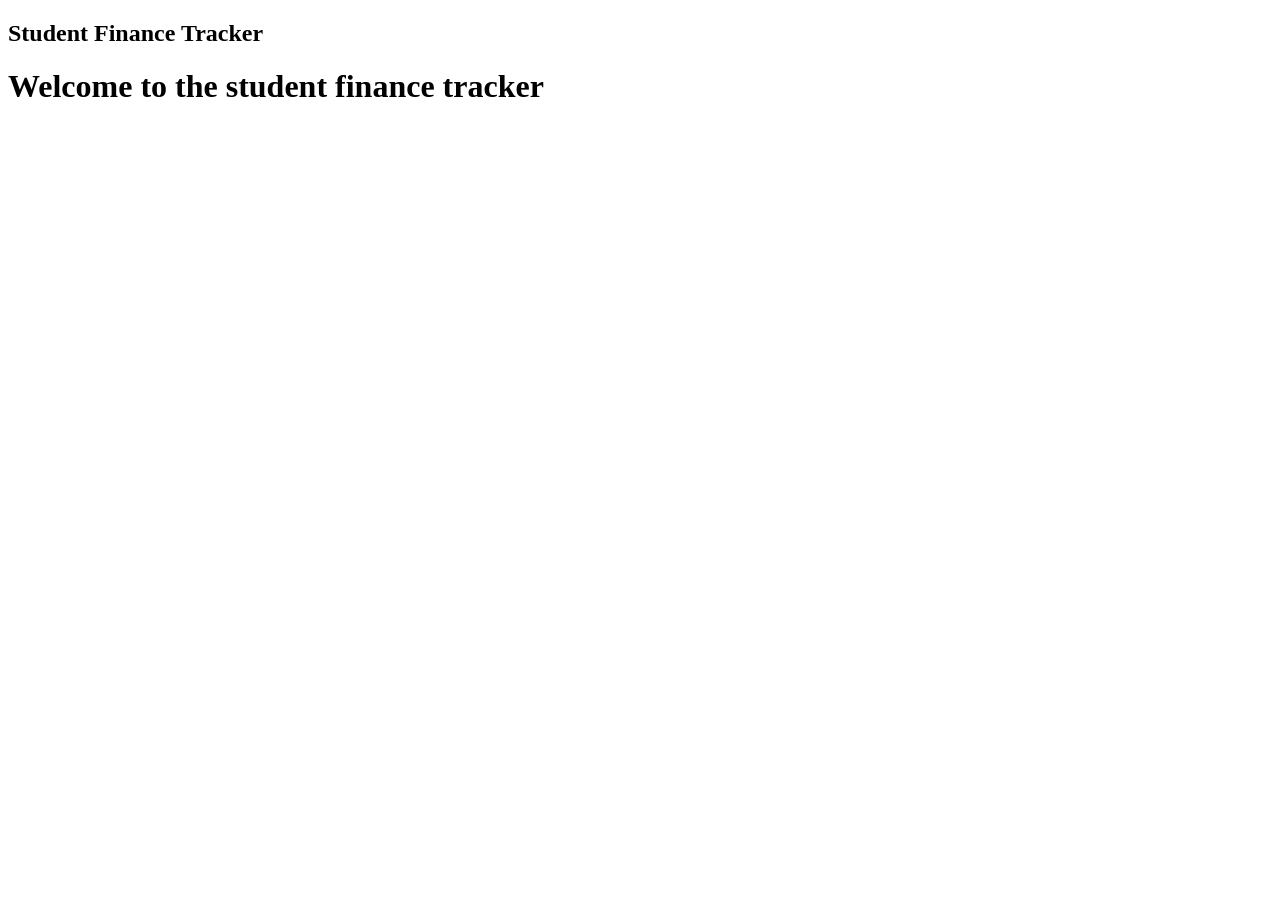
==== index.html @ 03998e7b "Initial commit" ====
<!DOCTYPE html>
<html lang="en">
<head>
    <meta charset="UTF-8">
    <meta name="viewport" content="width=device-width, initial-scale=1.0">
    <title>Student Finance Tracker</title>
    <link rel="stylesheet" href="styles.css">

</head>
<body>
    
    <div class="container">
        <!--This is where the aside section starts-->
        <aside>
            <div class="Top">
                <div class="logo">
                    <h2>Student <span class="highlight">Finance</span> Tracker</h2>
                </div>
            </div>
            
        </aside>
        <!--aside section ends here-->

        <!--main section starts here-->
        <main>
            <h1>Welcome to the student finance tracker</h1>
        </main>
        <!--main section ends here--> 
    </div>

</body>
</html>
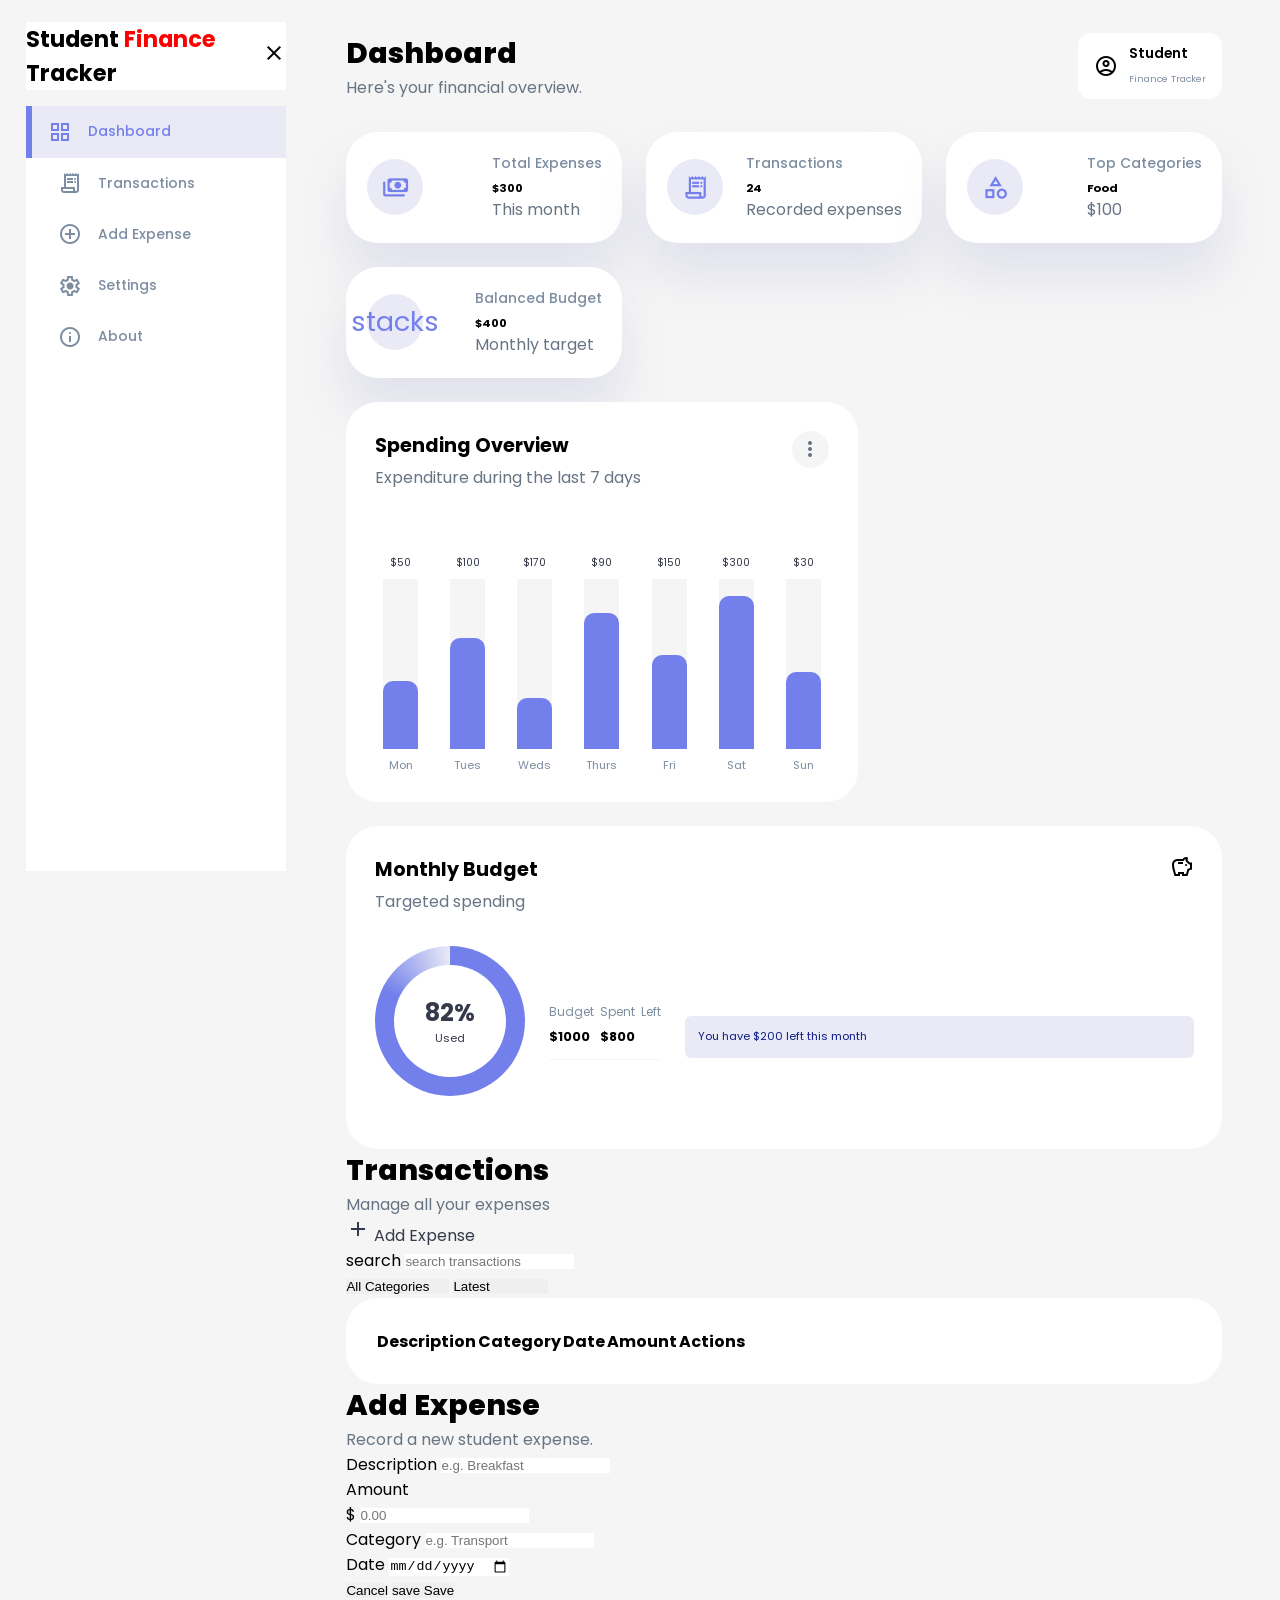
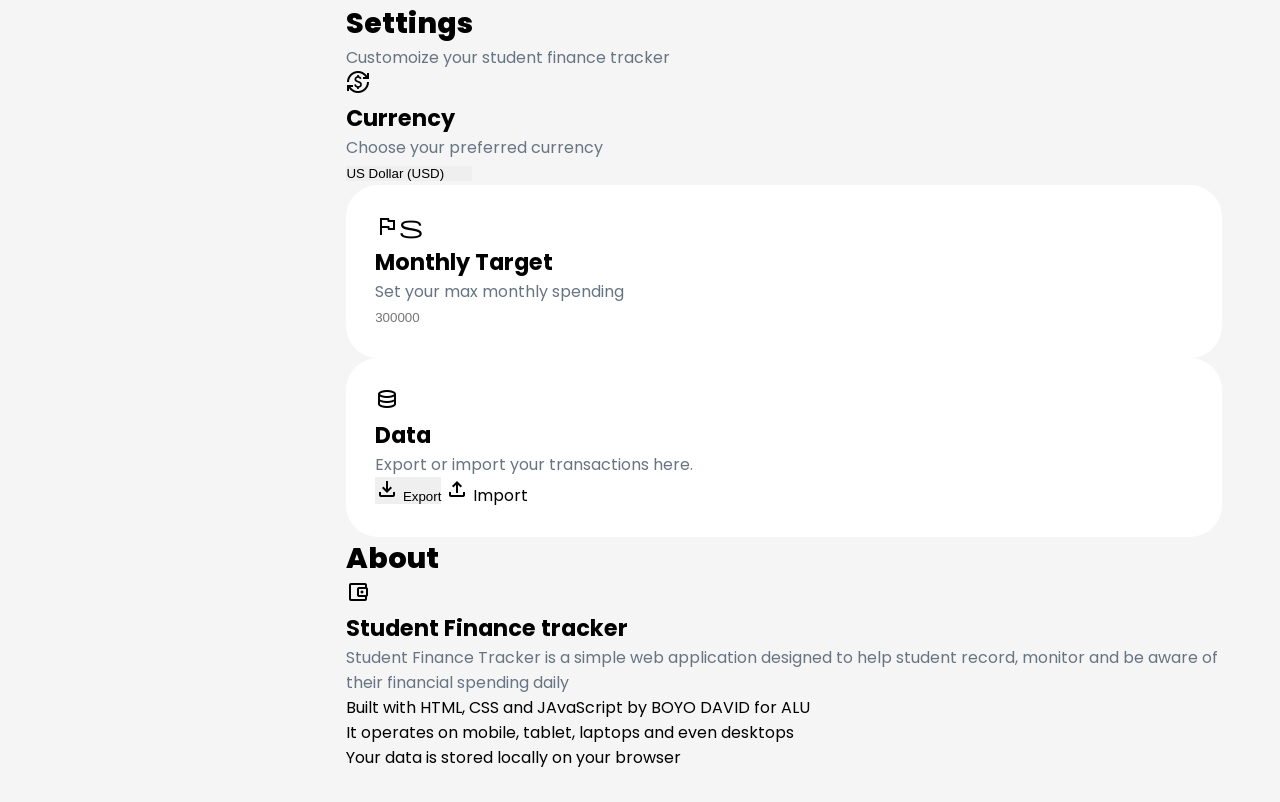
==== commit 8c8f5b4f: "Add index.html and styles structure" ====
--- a/index.html
+++ b/index.html
@@ -4,29 +4,586 @@
     <meta charset="UTF-8">
     <meta name="viewport" content="width=device-width, initial-scale=1.0">
     <title>Student Finance Tracker</title>
-    <link rel="stylesheet" href="styles.css">
-
+    <link rel="stylesheet" href="https://fonts.googleapis.com/css2?family=Material+Symbols+Outlined:opsz,wght,FILL,GRAD@24,400,0,0" />
+    <link rel="preconnect" href="fonts.googleapis.com">
+    <link rel="preconnect" href="https://fonts.gstatic.com" crossorigin>
+    <link rel="stylesheet" href="https://fonts.googleapis.com/css2?family=Material+Symbols+Outlined:opsz,wght,FILL,GRAD@24,400,0,0">
+    <link rel="stylesheet" href="https://fonts.googleapis.com/css2?family=Poppins:wght@400;500;600;700;800&display=swap">
+    <link rel="stylesheet" href="https://fonts.googleapis.com/css2?family=Material+Symbols+Outlined:opsz,wght,FILL,GRAD@24,400,0,0" />
+    <link rel="stylesheet" href="styles/styles.css">
 </head>
 <body>
+
+    <div class="container">
+        
+            <!-- aside section starts-->
+         <aside>
+
+            <div class="top">
+
+                <div class="logo">
+                    <h2>Student <span class="danger">Finance</span> Tracker</h2>
+                </div>
+                <div>
+                <span class="material-symbols-outlined">close</span>
+                </div>
+            </div>
+            <!--end of top section-->
+
+            <div class="sidebar">
+                <div>
+                    <a href="#dashboard" class="active">
+                        <span class="material-symbols-outlined">grid_view</span>
+                        <h3>Dashboard</h3>
+                    </a>
+                </div>
+            
+                <div>
+                    <a href="#transactions">
+                        <span class="material-symbols-outlined">receipt_long</span>
+                        <h3>Transactions</h3>
+                    </a>
+                </div>
+                <div>
+                    <a href="#">
+                        <span class="material-symbols-outlined">add_circle</span>
+                        <h3>Add Expense</h3>
+                    </a>
+                </div>
+                <div>
+                    <a href="#settings">
+                        <span class="material-symbols-outlined">settings</span>
+                        <h3>Settings</h3>
+                    </a>
+                </div>
+                <div>
+                    <a href="#About" >
+                        <span class="material-symbols-outlined">info</span>
+                        <h3>About</h3>
+                    </a>
+            </div>
+
+         
+         <!-- aside section ends-->
+        </aside> 
+     
+
+    <!-- main section starts-->
+        <main>
+
+            <!--Top Section of the Dashboard-->
+            <div class="main-top">
+                <div>
+                    <h1>Dashboard</h1>
+                    <p>Here's your financial overview.</p>
+                </div>
+            
+
+                <div class="profile">
+                    <span class="material-symbols-outlined">account_circle</span>
+                    <div>
+                        <h3>Student</h3>
+                        <small>Finance Tracker</small>
+                    </div>    
+                </div>
+            </div>
+
+            <!--Dashboard Section-->
+            <section id="dashboard" class="dashboard">
+
+                <!--Summary of Cards -->
+                <div class="summary-cards">
+
+
+                    <div class="card">
+                        <div class="card-icon">
+                            <span class="material-symbols-outlined">
+                                payments
+                            </span>
+                        </div>
+
+                        <div class="card-info">
+                            <h3>Total Expenses</h3>
+                            <h2>$300</h2>
+                            <p>This month</p>
+                        </div>
+                    </div>
+
+
+                    <!--Number of transactions-->
+                    <div class="card">
+                        <div class="card-icon">
+                            <span class="material-symbols-outlined">
+                                receipt_long
+                            </span>
+                        </div>
+
+                        <div class="card-info">
+                            <h3>Transactions</h3>
+                            <h2>24</h2>
+                            <p>Recorded expenses</p>
+                        </div>
+                    </div>
+
+
+                    <!--Top Categories-->
+                    <div class="card">
+                        <div class="card-icon">
+                            <span class="material-symbols-outlined">
+                                category
+                            </span>
+                        </div>
+
+                        <div class="card-info">
+                            <h3>Top Categories</h3>
+                            <h2>Food</h2>
+                            <p>$100</p>
+                        </div>
+                    
+                    </div>
+
+
+                    <!--Current Budget-->
+                    <div class="card">
+                        <div class="card-icon">
+                            <span class="material-symbol-outlined">
+                                stacks
+                            </span>
+                        </div>
+
+                        <div class="card-info">
+                            <h3>Balanced Budget</h3>
+                            <h2>$400</h2>
+                            <p>Monthly target</p>
+                        </div>
+                    </div>
+                </div>    
+                <!--Middle section of the Dashboard-->
+
+                <div class="dashboard-grid">
+
+                    <!--Spending overview-->
+                    <div class="panel spending-overview">
+
+                        <div class="panel-header">
+                            <div>
+                                <h2>Spending Overview</h2>
+                                <p>Expenditure during the last 7 days</p>
+                            </div>
+
+                            <button class="icon-button" aria-label="More options">
+                                <span class="material-symbols-outlined">
+                                    more_vert
+                                </span>
+                            </button>
+                        </div>
+
+
+                        <!---Graphical representation with a chart-->
+                        <div class="chart">
+                            <div class="chart-item">
+                                <small>$50</small>
+                                <div class="bar-container">
+                                    <div class="bar" style="height: 40%;"></div>
+                                </div>
+                                <span>Mon</span>
+                            </div>
+                    
+                            <div class="chart-item">
+                                <small>$100</small>
+                                <div class="bar-container">
+                                    <div class="bar" style="height: 65%;"></div>
+                                </div>
+                                <span>Tues</span>
+                            </div>
+
+                            <div class="chart-item">
+                                <small>$170</small>
+                                <div class="bar-container">
+                                    <div class="bar" style="height: 30%;"></div>
+                                </div>
+                                <span>Weds</span>
+                            </div>
+
+                            <div class="chart-item">
+                                <small>$90</small>
+                                <div class="bar-container">
+                                    <div class="bar" style="height: 80%;"></div>
+                                </div>
+                                <span>Thurs</span>
+                            </div>
+
+                            <div class="chart-item">
+                                <small>$150</small>
+                                <div class="bar-container">
+                                    <div class="bar" style="height: 55%;"></div>
+                                </div>
+                                <span>Fri</span>
+                            </div>
+
+                            <div class="chart-item">
+                                <small>$300</small>
+                                <div class="bar-container">
+                                    <div class="bar" style="height: 90%;"></div>
+                                </div>
+                                <span>Sat</span>
+                            </div>
+
+                            <div class="chart-item">
+                                <small>$30</small>
+                                <div class="bar-container">
+                                    <div class="bar" style="height: 45%;"></div>
+                                </div>
+                                <span>Sun</span>
+                            </div>
+                        </div>
+
+                    </div>
+                </div>
+
+                <!--Budget Target-->
+                <div class="panel budget-panel">
+                    <div class="panel-header">
+                        <div>
+                            <h2>Monthly Budget</h2>
+                            <p>Targeted spending</p>
+                        </div>
+
+                        <span class="material-symbols-outlined">
+                            savings
+                        </span>
+                    </div>
+
+                    <div class="budget-content">
+                        <div class="budget-circle">
+                            <div>
+                                <strong>82%</strong>
+                                <span>Used</span>
+                            </div>
+                        </div>
+                        
+                        <div class="budget-details">
+                            <div>
+                                <span>Budget</span>
+                                <strong>$1000</strong>
+                            </div>
+
+                            <div>
+                                <span>Spent</span>
+                                <strong>$800</strong>
+                            </div>
+
+                            <div>
+
+                            <div>
+                                    <span>Left</span>
+                                </div>
+                            </div>
+                        </div>    
+                        <p class="budget-status" aria-live="polite">You have $200 left this month</p>
+                        
+                    </div>
+                </div>
+
+                
+                      
+            </section>
+
+            <!--Transactions section-->
+            <section id="transactions" class="page-section">
+
+            
+                <div class="section-header">
+                    <div>
+                        <h1>Transactions</h1>
+                        <p>Manage all your expenses</p>
+                    </div>
+
+                    <a href="#add-expense" class="primary-button">
+                        <span class="material-symbols-outlined">add</span>
+                        Add Expense
+                    </a>
+                </div>
+
+                <div class="filters">
+
+                    <div class="search-box">
+                        <span class="material-outlined">search</span>
+                        <input 
+                            type="search"
+                            id="search"
+                            placeholder="search transactions"
+                            aria-label="search transactions">
+                    </div>
+
+                    <select id="category-filter" aria-label="Filter by category">
+                        <option value="all">All Categories</option>
+                        <option value="food">Food</option>
+                        <option value="books">Books</option>
+                        <option value="transport">Transport</option>
+                        <option value="entertainment">Entertainmentzzz</option>
+                        <option value="fees">Fees</option>
+                        <option value="other">Other</option>
+                    </select>
+
+                    <select id="sort-by" aria-label="Sort transactions">
+                        <option value="date-desc">Latest</option>
+                        <option value="date-asc">Oldest</option>
+                        <option value="amount-desc">Highest Amount</option>
+                        <option value="amount-asc">Lowest Amount</option>
+                        <option value="name-asc">Name A-Z</option>
+                    </select>
+
+                </div>
+
+                <div class="panel transactions-panel">
+                    <div class="table-container">
+
+                        <table>
+                            <thead>
+                                <tr>
+                                    <th>Description</th>
+                                    <th>Category</th>
+                                    <th>Date</th>
+                                    <th>Amount</th>
+                                    <th>Actions</th>
+                                </tr>
+                            </thead>
+
+                            <tbody id="transactions-body">
+                                <!--Javascript will create the elements for the table here-->
+                            </tbody>
+                        </table>
+                    </div>
+                </div>
+
+            </section>
+
+            <!--Add Expense Section-->
+            <section id ="add-expense" class="page selection">
+
+                <div class="section-header">
+                    <div>
+                        <h1>Add Expense</h1>
+                        <p>Record a new student expense.</p>
+                    </div>
+                </div>
+
+                <div class="form-panel">
+
+                    <form id="expense-form">
+
+                        <div class="form-grid">
+
+                            <div class="form-group">
+
+                                <label for="description">Description</label>
+
+                                <input
+                                    type="text"
+                                    id="description"
+                                    name="description"
+                                    placeholder="e.g. Breakfast"
+                                    required
+                                >    
+                                <small id="description-error" class=""error-message></small>
+                            </div>
+
+                            <div class="form-group">
+                                <label for="amount">Amount</label>
+
+                                <div class="amount-input">
+                                    <span>$</span>
+                                    <input 
+                                        type="text"
+                                        id="amount"
+                                        name="amount"
+                                        placeholder="0.00"
+                                        inputmode="decimal"
+                                        required
+                                >    
+                                </div>
+
+                                <small id="amount-error" class="error-message"></small>
+                            </div>
+
+                            <div class="form group">
+                                <label for="category">Category</label>
+                                <input
+                                    type="text"
+                                    id="category"
+                                    name="category"
+                                    placeholder="e.g. Transport"
+                                    required
+                                >
+                                <small id="category-error" class="error-message"></small>    
+                            </div>
+
+                            <div class="form group">
+                                <label for="date">Date</label>
+                                <input 
+                                    type="date"
+                                    id="date"
+                                    name="date"
+                                    required
+                                >
+                                <small id="date-error" class="error-message"></small>
+                            </div>
+
+                        </div>
+
+                        <div class="form-action">
+                            <button type="reset" class="secondary-button">
+                                Cancel
+                            </button>
+
+                            <button type="submit" class="primary-button">
+                                <span classs="material-symbols-outlined">save</span>
+                                Save 
+                            </button>
+                        </div>
+                    
+                    </form>
+
+                </div>
+            </section>
+
+            <!--Settings Section-->
+            <section id="setting" class="page-section">
+                <div class="section-header">
+                    <div>
+                        <h1>Settings</h1>
+                        <p>Customoize your student finance tracker</p>
+                    </div>
+                </div>
+
+                <div class="settings-grid">
+
+                    <div class="settings-card">
+                        <div class="setting-icons">
+                            <span class="material-symbols-outlined">
+                                currency_exchange
+                            </span>
+                        </div>
+
+                        <div>
+                            <h2>Currency</h2>
+                            <p>Choose your preferred currency</p>
+                        </div>
+
+                        <select id="base-currency">
+                            <option value="USD">US Dollar (USD)</option>
+                            <option value="EUR">Euro (EUR)</option>
+                            <option value="CFA">Central African Franc</option>
+                        </select>
+                    </div>
+
+                    <div class="panel settings-card">
+                        <div class="settings-icon">
+                            <span class="material-symbols-outlined">flags</span>
+                        </div>
+
+                        <div>
+                            <h2>Monthly Target</h2>
+                            <p>Set your max monthly spending</p>
+                        </div>
+
+                        <input 
+                            type="number"
+                            id="monthly-target"
+                            placeholder="300000"
+                            min="0"
+                        >
+                    </div>
+
+                    <div class="panel setting-cards">
+                        <div class="settings-icon">
+                            <span class="material-symbols-outlined">database</span>
+                        </div>
+
+                        <div>
+                            <h2>Data</h2>
+                            <p>Export or import your transactions here.</p>
+                        </div>
+
+                        <div class="settings-actions">
+                            <button class="secondary-button" id="export-data">
+                                <span class="material-symbols-outlined">download</span>
+                                Export
+                            </button>
+
+                            <label for="import-data" class="secondary-button">
+                                <span class="material-symbols-outlined">upload</span>
+                                Import
+                            </label>
+
+                            <input 
+                                type="file"
+                                id="import-data"
+                                accept=".json"
+                                hidden
+                            >
+                        </div>
+                    </div>
+
+                </div>
+
+            </section>
+
+
+            <!--The About section-->
+            <section id="about" class="page-section">
+
+                <div class="section-header">
+                    <div>
+                        <h1>About</h1>
+                    </div>
+                </div>
+
+                <div class="about-panel">
+                    <span class="material-symbols-outlined">
+                        account_balance_wallet
+                    </span>
+
+                    <h2>Student Finance tracker</h2>
+
+                    <p>
+                        Student Finance Tracker is a simple web application designed to help student record, monitor and be aware of their financial spending daily
+                    </p>
+
+                    <div class="about-details">
+
+                        <div>
+                            <span>Built with HTML, CSS and JAvaScript by BOYO DAVID for ALU</span>
+                        </div>
+
+                        <div>
+                            <span>It operates on mobile, tablet, laptops and even desktops</span>
+                        </div>
+
+                        <div>
+                            <span>Your data is stored locally on your browser</span>
+                        </div>
+                    </div>
+
+                </div>
+            </section>
+
+
+
+
+
+
+        
+
+         
+        </main>
+        <!-- main section ends-->
+
+
     
-    <div class="container">
-        <!--This is where the aside section starts-->
-        <aside>
-            <div class="Top">
-                <div class="logo">
-                    <h2>Student <span class="highlight">Finance</span> Tracker</h2>
-                </div>
-            </div>
-            
-        </aside>
-        <!--aside section ends here-->
-
-        <!--main section starts here-->
-        <main>
-            <h1>Welcome to the student finance tracker</h1>
-        </main>
-        <!--main section ends here--> 
-    </div>
-
+    </div> 
+     
+    
 </body>
 </html>
--- a/styles/styles.css
+++ b/styles/styles.css
@@ -0,0 +1,491 @@
+ :root {
+    --clr-primary: #7380ec;
+    --clr-danger: #ff0000;
+    --clr-color-success: #41f1b6;
+    --clr-white: #ffffff;
+    --clr-info-dark: #7d8da1;
+    --clr-info-light: #f5f5f5;
+    --clr-dark: #363949;
+    --clr-warning: #ff4edc;
+    --clr-light: rgba(132, 139, 200, 0.18);
+    --clr-primary-variant: #111e88;
+    --clr-dark-variant: #677483;
+    --clr-color-background: #f5f5f5;
+
+    --card-border-radius: 2rem;
+    --border-radius-1: 0.4rem;
+    --border-radius-2: 0.8rem;
+    --border-radius-3: 1.2rem;
+
+    --card-padding: 1.8rem;
+    --padding-1: 1.2rem;
+    --box-shadow-1: 0 2rem 3rem var(--clr-light);  
+ }
+
+
+
+
+
+
+
+*{
+    margin: 0;
+    padding: 0;
+    box-sizing: border-box;
+    text-decoration: none;
+    border: none;
+    list-style: none;
+    appearance: none;
+}
+
+
+body {
+    font-family: poppins, sans-serif;
+    width: 100vw;
+    height: 100vh;
+    font-size: 1rem;
+    user-select: none;
+    overflow-x: hidden;
+    background: var(--clr-color-background);
+}
+
+.container{
+    display: grid;
+    grid-template-columns: 260px 1fr;
+    min-height: 100vh; 
+    width: 96%;
+    gap: 1.8rem;
+    background-color: var(--clr-color-background);
+    margin: 0 auto;
+}
+
+.dashboard-container{
+    width: 100%;
+    max-width: 1400px;
+    margin: 0 auto;
+    padding: 1rem;
+}
+
+a{
+    color: var(--clr-dark); 
+}
+h1{
+    font-weight: 800;
+    font-size: 1.8rem;
+}
+h2{
+    font-size: 1.4rem;
+}
+h3{
+    font-size: 0.87rem;
+}
+h4{
+    font-size: 0.8rem;
+}
+h5{
+    font-size: 0.77rem;
+}
+
+small{
+    font-size: 0.6rem;
+}
+.profile-photo{
+    width: 2.8rem;
+    height: 2.8rem;
+    border-radius: 50%;
+    overflow: hidden; 
+}
+.text-muted{
+    color: var(--clr-info-dark);
+}
+p{
+    color: var(--clr-dark-variant);
+}
+b{
+    color: var(--clr-dark);
+}
+.primary{
+    color: var(--clr-primary);
+}
+.success{
+    color: var(--clr-color-success);
+}
+.danger{
+    color: var(--clr-danger);
+}
+.warning{
+    color: var(--clr-warning);
+}
+
+/* aside */
+
+aside{
+    height: 100vh;
+} 
+
+aside .top{
+    background-color: var(--clr-white);
+    display: flex;
+    justify-content: space-around;
+    align-items: center;
+    margin-top: 1.4rem;}
+
+aside .logo{
+    display: flex;
+    gap: 1rem;
+}
+
+aside .top div.close{
+    display: none;
+}
+
+/******** Sidebar Styles ********/
+
+aside .sidebar{
+    background-color: var(--clr-white);
+    display: flex;
+    flex-direction: column;
+    height: 85vh;
+    position: relative;
+    top: 1rem;
+}
+
+aside h3{
+    font-weight: 500;
+}
+
+aside .sidebar a{
+    display: flex;
+    color: var(--clr-info-dark);
+    margin-left: 2rem;
+    gap: 1rem;
+    align-items: center;
+    height: 3.2rem;
+    transition: all 0.1s ease;
+}
+
+.aside .sidebar a span{
+    font-size: 1.6rem;
+    transition: all 0.1s ease-in;
+
+}
+
+aside .sidebar a.active{
+    background-color: var(--clr-light);
+    color: var(--clr-primary );
+    margin-left: 0;
+    border-radius: 5px solid var(--clr-primary);
+
+}
+
+aside .sidebar a.active::before{
+    content: '';
+    width: 6px;
+    height: 100%;
+    background-color: var(--clr-primary);
+}
+
+aside .sidebar a:hover{
+    color: var(--clr-primary);
+
+}
+
+aside .sidebar a:hover span{
+    margin-left: 1rem;
+    transition: 0.4s ease-in-out;
+}
+
+aside .sidebar a span.msg_count{
+    background: var(--clr-danger);
+    color: var(--clr-white);
+    padding: 0.1rem 0.4rem;
+    font-size: 0.6rem;
+    border-radius: var(--border-radius-1);
+}
+
+
+/*** Start Main section Style*****/
+main {
+   padding: 2rem;
+   width: 100%;
+   max-width: 100%;
+   box-sizing: border-box;
+}
+
+/*** The Top section of the main***/
+
+.main-top{
+    display: flex;
+    justify-content: space-between;
+    align-items: center;
+    margin-bottom: 2rem;
+}
+
+.profile {
+    display: flex;
+    align-items: center;
+    gap: 0.7rem;
+    background: var(--clr-white);
+    padding: 0.6rem 1rem;
+    border-radius: var(--border-radius-2)
+}
+
+.profile.span{
+    font-size: 2.2rem;
+}
+
+.profile h3{
+    font-weight: 600;
+}
+
+.profile small {
+    color: var(--clr-info-dark)
+}
+
+/**** Dashboard ****/
+.dashboard {
+    width: 100%;
+}
+
+/***** Summary cards styling *****/
+
+.summary-cards {
+    display: grid;
+    grid-template-columns: repeat(auto-fit, minmax(220px, 1fr));
+    gap: 1.5rem;
+    margin-bottom: 1.5rem;
+}
+
+.card {
+    background-color: var(--clr-white);
+    padding: 1.3rem;
+    border-radius: var(--card-border-radius);
+    box-shadow: var(--box-shadow-1, none);
+    display: flex;
+    justify-content: space-between;
+    align-items: center;
+    gap: 1rem;
+    transition: 0.4s ease;
+}
+
+.card:hover {
+    box-shadow: var(--box-shadow-1);
+    transform: translateY(-1px)
+}
+
+.card-icon {
+    width: 3.5rem;
+    height: 3.5rem;
+    border-radius: 50%;
+    background: var(--clr-light);
+    display: flex;
+    justify-content: center;
+    align-items: center;
+    color: var(--clr-primary);
+    flex-shrink: 0;
+    
+}
+
+.card-icon span {
+    font-size: 1.7rem;
+}
+
+.card-info {
+    min-width: 0;
+}
+
+.card-info h3 {
+    color: var(--clr-info-dark);
+    font-weight: 500;
+    margin-bottom: 0.4rem;
+}
+
+.card-info h2 {
+    font-size: 0.7rem;
+    margin-top: 0.25;
+}
+
+/**** The dashboard grid ****/
+.dashboard-grid {
+    display: grid;
+    grid-template-columns: 1.5fr 1fr;
+    gap: 1.5rem;
+    margin-bottom: 1.5rem;
+}
+
+/** The style for the panel**/
+
+.panel {
+    background: var(--clr-white);
+    border-radius: var(--card-border-radius);
+    padding: var(--card-padding);
+}
+
+
+.panel-header {
+    display: flex;
+    justify-content: space-between;
+    align-items: flex-start;
+    margin-bottom: 1.5rem;
+}
+
+.panel-header h2 {
+    font-size: 1.2rem;
+}
+
+.panel-header p {
+    font-size: 0.75;
+    margin-top: 0.3rem;
+}
+
+.icon-button {
+    width: 2.3rem;
+    height: 2.3rem;
+    border-radius: 50%;
+    background: var(--clr-info-light);
+    color: var(--clr-dark-variant);
+    display: flex;
+    align-items: center;
+    justify-content: center;
+    transition: 0.2s ease;
+}
+
+.icon-button:hover {
+    background: var(--clr-light);
+    color: var(--clr-primary);
+}
+
+/***Styling of the bar chart****/
+
+.chart {
+    height: 260px;
+    display: flex;
+    justify-content: space-around;
+    align-items: flex-end;
+    gap: 1rem;
+    padding: 1rem 0 0;
+}
+
+.chart-item {
+    height: 100%;
+    flex: 1;
+    display: flex;
+    flex-direction: column;
+    align-items: center;
+    justify-content: flex-end;
+    gap: 0.5rem;
+    min-width: 0;
+}
+
+.chart-item > span {
+    font-size: 0.7rem;
+    color: var(--clr-info-dark);
+}
+
+.chart-item small{
+    color: var(--clr-dark);
+    font-size: 0.65rem;
+}
+
+.bar-container {
+    width: 100%;
+    max-width: 35px;
+    height: 170px;
+    display: flex;
+    align-items: flex-end;
+    background: var(--clr-info-light);
+    overflow: hidden;
+}
+
+.bar {
+    width: 100%;
+    background: var(--clr-primary);
+    border-radius: 10px 10px 0 0;
+    min-height: 5px;
+    transition: height 0.5s ease;
+}
+
+.bar:hover {
+    background: var(--clr-primary-variant);
+}
+
+/**** Styling of the Target Budget ******/
+
+.budget-content {
+    display:flex;
+    flex-direction: row;
+    align-items: center;
+    gap: 1.5rem;
+}
+
+/*** Circular progress of the target budgett**/
+.budget-circle {
+    width: 150px;
+    height: 150px;
+    border-radius: 50%;
+    background:
+        conic-gradient(var(--clr-primary)82%, var(--clr-light));
+    display: flex;
+    justify-content: center;
+    align-items: center;
+    position: relative;
+    overflow: hidden;
+    flex-shrink: 0;
+    margin: 0.5rem 0 1.5rem;
+}
+
+.budget-circle::before {
+    content: "";
+    width: 112px;
+    height: 112px;
+    background: var(--clr-white);
+    border-radius: 50%;
+    position: absolute;
+}
+
+.budget-circle div {
+    position: relative;
+    display: flex;
+    flex-direction: column;
+    align-items: center;
+}
+
+.budget-circle strong {
+    font-size: 1.5rem;
+    color: var(--clr-dark);
+}
+
+.budget-circle span {
+    color: var(--clr-dark);
+    font-size: 0.7rem;
+}
+
+.budget-details {
+    display: flex;
+    justify-content: space-between;
+    padding-bottom: 0.7rem;
+    border-bottom: 1px solid var(--clr-info-light);
+}
+
+.budget-details span {
+    color: var(--clr-info-dark);
+    font-size: 0.75rem;
+
+}
+
+.budget-details strong {
+    font-size: 0.8rem;
+}
+
+.budget-status {
+    background: var(--clr-light);
+    color: var(--clr-primary-variant);
+    padding: 0.8rem;
+    border-radius: var(--border-radius-1);
+    width: 100%;
+    margin-top: 1rem;
+    font-size: 0.7rem;
+}
+
+
+
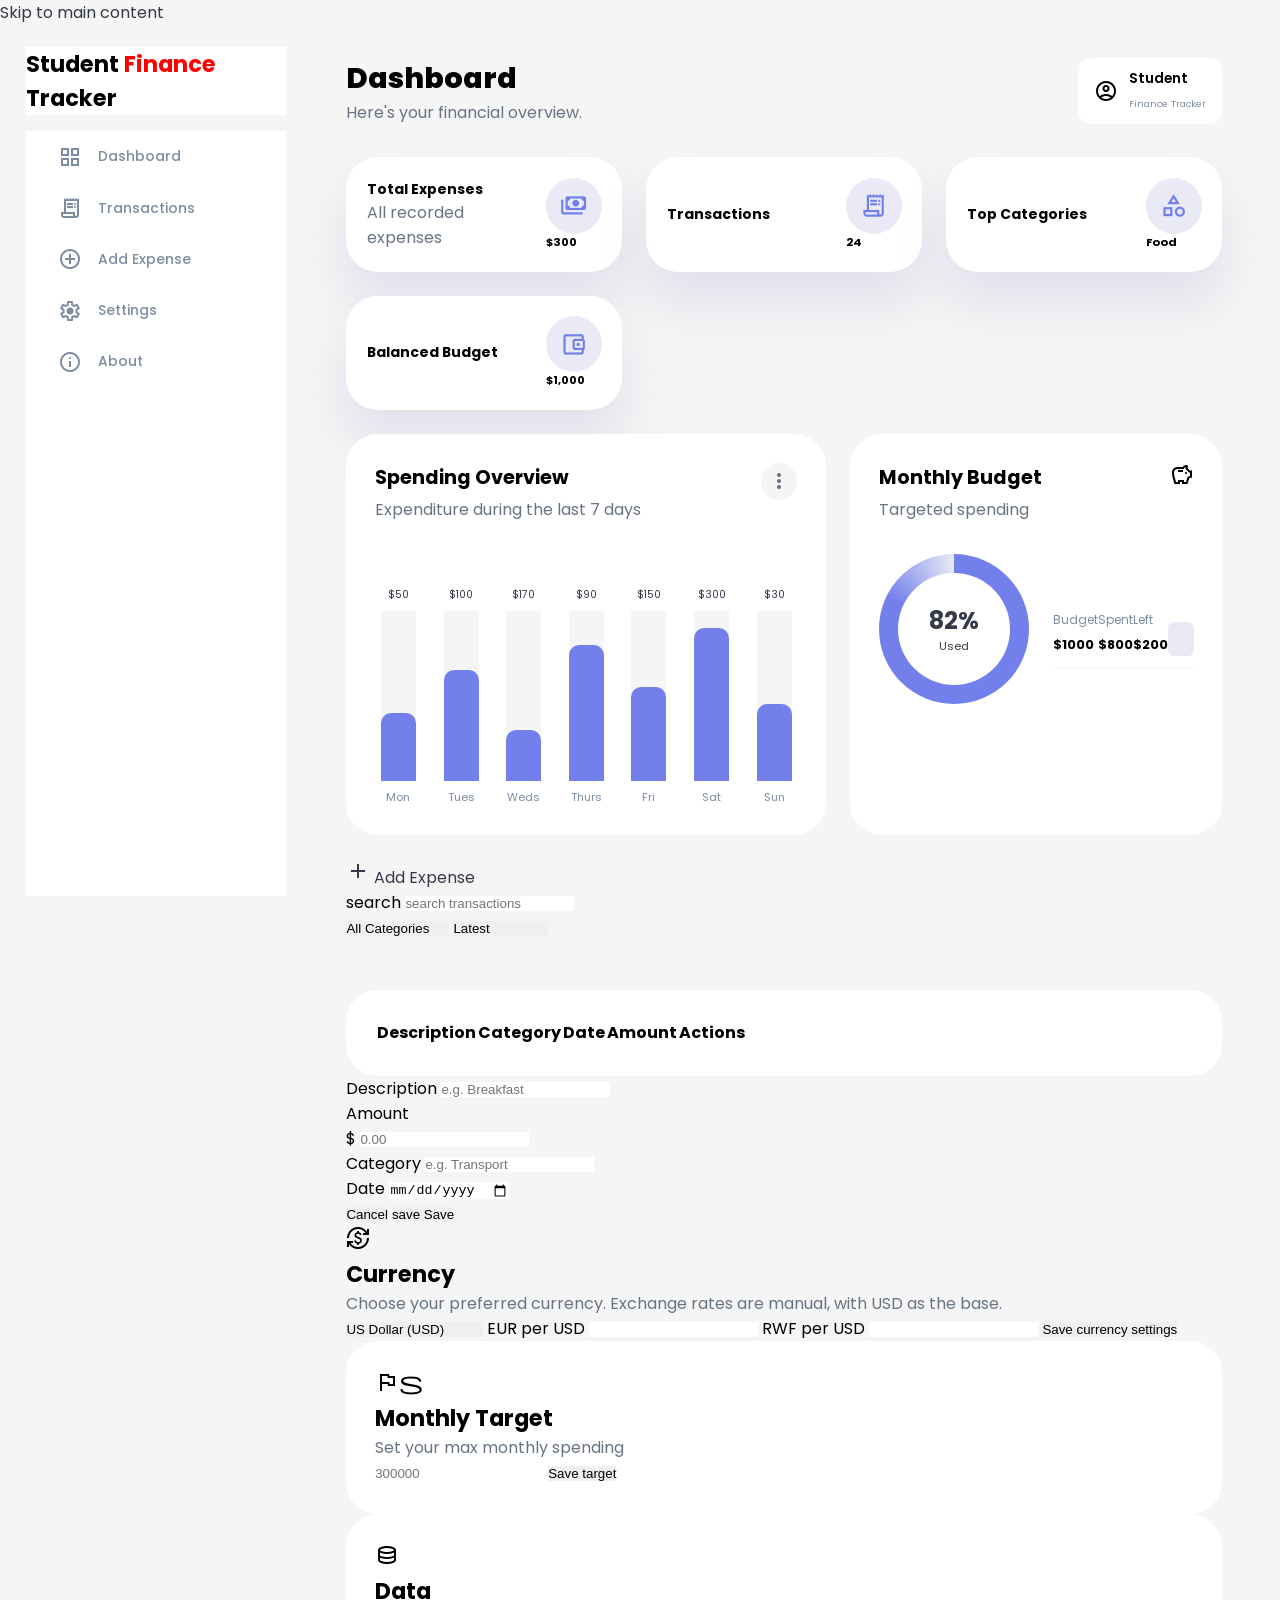
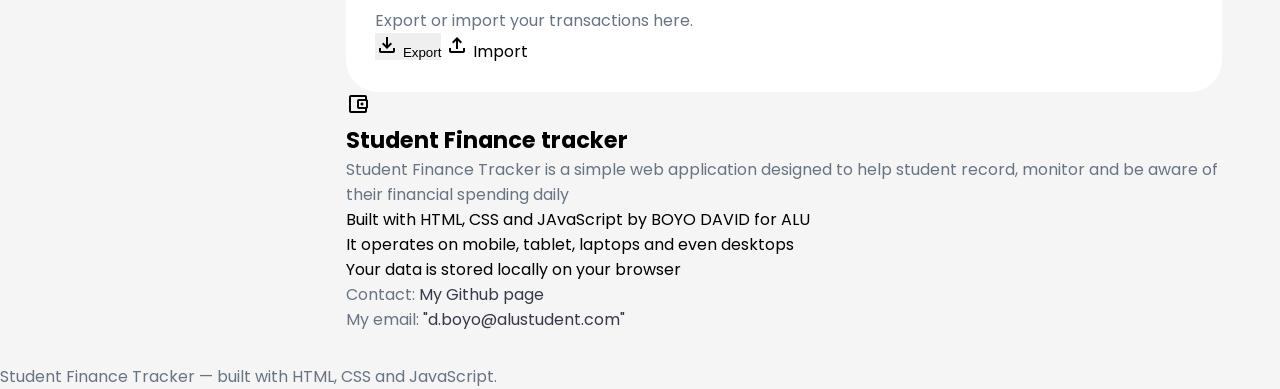
==== commit 0c6f4aac: "Main html page which creates and displays the elements and controls on the screen" ====
--- a/index.html
+++ b/index.html
@@ -13,6 +13,7 @@
     <link rel="stylesheet" href="styles/styles.css">
 </head>
 <body>
+    <a class="skip-link" href="#main-content">Skip to main content</a>
 
     <div class="container">
         
@@ -24,40 +25,37 @@
                 <div class="logo">
                     <h2>Student <span class="danger">Finance</span> Tracker</h2>
                 </div>
-                <div>
-                <span class="material-symbols-outlined">close</span>
-                </div>
             </div>
             <!--end of top section-->
 
             <div class="sidebar">
                 <div>
-                    <a href="#dashboard" class="active">
+                    <a href="#dashboard" class="nav-link">
                         <span class="material-symbols-outlined">grid_view</span>
                         <h3>Dashboard</h3>
                     </a>
                 </div>
             
                 <div>
-                    <a href="#transactions">
+                    <a href="#transactions" class="nav-link">
                         <span class="material-symbols-outlined">receipt_long</span>
                         <h3>Transactions</h3>
                     </a>
                 </div>
                 <div>
-                    <a href="#">
+                    <a href="#add-expense" class="nav-link"> 
                         <span class="material-symbols-outlined">add_circle</span>
                         <h3>Add Expense</h3>
                     </a>
                 </div>
                 <div>
-                    <a href="#settings">
+                    <a href="#settings" class="nav-link">
                         <span class="material-symbols-outlined">settings</span>
                         <h3>Settings</h3>
                     </a>
                 </div>
                 <div>
-                    <a href="#About" >
+                    <a href="#about" class="nav-link" >
                         <span class="material-symbols-outlined">info</span>
                         <h3>About</h3>
                     </a>
@@ -68,14 +66,14 @@
         </aside> 
      
 
-    <!-- main section starts-->
-        <main>
+        <!-- main section starts-->
+        <main id="main-content" tabindex="-1">
 
             <!--Top Section of the Dashboard-->
             <div class="main-top">
                 <div>
-                    <h1>Dashboard</h1>
-                    <p>Here's your financial overview.</p>
+                    <h1 id="page-title" tabindex="-1">Dashboard</h1>
+                    <p id="page-subtitle">Here's your financial overview.</p>
                 </div>
             
 
@@ -88,73 +86,93 @@
                 </div>
             </div>
 
+            <p id="app-message" class="app-message" role="status" aria-live="polite"></p>
+
             <!--Dashboard Section-->
-            <section id="dashboard" class="dashboard">
+            <section id="dashboard" class="dashboard page-section">
 
                 <!--Summary of Cards -->
                 <div class="summary-cards">
 
 
                     <div class="card">
-                        <div class="card-icon">
-                            <span class="material-symbols-outlined">
-                                payments
-                            </span>
-                        </div>
-
-                        <div class="card-info">
+                        <div class="card-header">
                             <h3>Total Expenses</h3>
-                            <h2>$300</h2>
-                            <p>This month</p>
-                        </div>
-                    </div>
-
-
+                            <p>All recorded expenses</p>
+                        </div>
+
+                        <div class="card-content">
+                            <div class="card-icon">
+                                <span class="material-symbols-outlined">
+                                    payments
+                                </span>
+                            </div>
+
+                            <div class="card-info">
+                                <h2 id="total-spent">$300</h2>
+                            </div>
+                        </div>
+                    </div>
+                    
+
+                
                     <!--Number of transactions-->
                     <div class="card">
-                        <div class="card-icon">
-                            <span class="material-symbols-outlined">
-                                receipt_long
-                            </span>
-                        </div>
-
-                        <div class="card-info">
+                        <div class="card-header">
                             <h3>Transactions</h3>
-                            <h2>24</h2>
-                            <p>Recorded expenses</p>
+                        </div>
+
+                        <div class="card-content">
+                            <div class="card-icon">
+                                <span class="material-symbols-outlined">
+                                    receipt_long
+                                </span>
+                            </div>
+
+                            <div class="card-info">
+                                <h2 id="transaction-count">24</h2>
+                            </div>
                         </div>
                     </div>
 
 
                     <!--Top Categories-->
                     <div class="card">
-                        <div class="card-icon">
-                            <span class="material-symbols-outlined">
-                                category
-                            </span>
-                        </div>
-
-                        <div class="card-info">
+                        <div class="card-header">
                             <h3>Top Categories</h3>
-                            <h2>Food</h2>
-                            <p>$100</p>
-                        </div>
-                    
+                        </div>
+                        
+                        <div class="card-content">
+                            <div class="card-icon">
+                                <span class="material-symbols-outlined">
+                                    category
+                                </span>
+                            </div>
+
+                            <div class="card-info">
+                                <h2 id="top-category">Food</h2>
+                                <p id="top-category-total"></p>
+                            </div>
+                        </div>
                     </div>
 
 
                     <!--Current Budget-->
                     <div class="card">
-                        <div class="card-icon">
-                            <span class="material-symbol-outlined">
-                                stacks
-                            </span>
-                        </div>
-
-                        <div class="card-info">
+                        <div class="card-header">
                             <h3>Balanced Budget</h3>
-                            <h2>$400</h2>
-                            <p>Monthly target</p>
+                        </div>
+
+                        <div class="card-content">
+                            <div class="card-icon">
+                                <span class="material-symbols-outlined">
+                                    account_balance_wallet
+                                </span>
+                            </div>
+
+                            <div class="card-info">
+                                <h2 id="dashboard-target">$1,000</h2>
+                            </div>
                         </div>
                     </div>
                 </div>    
@@ -180,7 +198,7 @@
 
 
                         <!---Graphical representation with a chart-->
-                        <div class="chart">
+                        <div class="chart" id="chart">
                             <div class="chart-item">
                                 <small>$50</small>
                                 <div class="bar-container">
@@ -239,73 +257,62 @@
                         </div>
 
                     </div>
-                </div>
-
-                <!--Budget Target-->
-                <div class="panel budget-panel">
-                    <div class="panel-header">
-                        <div>
-                            <h2>Monthly Budget</h2>
-                            <p>Targeted spending</p>
-                        </div>
-
-                        <span class="material-symbols-outlined">
-                            savings
-                        </span>
-                    </div>
-
-                    <div class="budget-content">
-                        <div class="budget-circle">
+                    
+                    <!--Budget Target-->
+                    <div class="panel budget-panel">
+                        <div class="panel-header">
                             <div>
-                                <strong>82%</strong>
-                                <span>Used</span>
-                            </div>
-                        </div>
-                        
-                        <div class="budget-details">
-                            <div>
-                                <span>Budget</span>
-                                <strong>$1000</strong>
-                            </div>
-
-                            <div>
-                                <span>Spent</span>
-                                <strong>$800</strong>
-                            </div>
-
-                            <div>
-
-                            <div>
+                                <h2>Monthly Budget</h2>
+                                <p>Targeted spending</p>
+                            </div>
+
+                            <span class="material-symbols-outlined">
+                                savings
+                            </span>
+                        </div>
+
+                        <div class="budget-content">
+                            <!-- Circular Progress -->
+                            <div class="budget-circle">
+                                <div>
+                                    <strong id="budget-percent">82%</strong>
+                                    <span>Used</span>
+                                </div>
+                            </div>
+                            
+                            <!-- Budget Details -->
+                            <div class="budget-details">
+                                <div class="budget-item">
+                                    <span>Budget</span>
+                                    <strong id="budget-total">$1000</strong>
+                                </div>
+
+                                <div class="budget-item">
+                                    <span>Spent</span>
+                                    <strong id="budget-spent">$800</strong>
+                                </div>
+
+                                <div class="budget-item">
                                     <span>Left</span>
-                                </div>
-                            </div>
-                        </div>    
-                        <p class="budget-status" aria-live="polite">You have $200 left this month</p>
-                        
-                    </div>
-                </div>
-
-                
-                      
+                                    <strong id="budget-left">$200</strong>
+                                </div>
+                                <p id="budget-status" class="budget-status" role="status" aria-live="polite"></p>
+                            </div>
+                        </div>
+                    </div>
+                </div>        
             </section>
 
             <!--Transactions section-->
             <section id="transactions" class="page-section">
-
-            
-                <div class="section-header">
-                    <div>
-                        <h1>Transactions</h1>
-                        <p>Manage all your expenses</p>
-                    </div>
-
+                <div class="transaction-header">
                     <a href="#add-expense" class="primary-button">
                         <span class="material-symbols-outlined">add</span>
                         Add Expense
                     </a>
                 </div>
 
-                <div class="filters">
+                <div class="transaction-toolbar">
 
                     <div class="search-box">
                         <span class="material-outlined">search</span>
@@ -334,7 +341,9 @@
                         <option value="name-asc">Name A-Z</option>
                     </select>
 
-                </div>
+                </div> 
+                
+                <br><br>
 
                 <div class="panel transactions-panel">
                     <div class="table-container">
@@ -360,18 +369,11 @@
             </section>
 
             <!--Add Expense Section-->
-            <section id ="add-expense" class="page selection">
-
-                <div class="section-header">
-                    <div>
-                        <h1>Add Expense</h1>
-                        <p>Record a new student expense.</p>
-                    </div>
-                </div>
+            <section id ="add-expense" class="page-section">
 
                 <div class="form-panel">
 
-                    <form id="expense-form">
+                    <form id="expense-form" novalidate>
 
                         <div class="form-grid">
 
@@ -384,9 +386,10 @@
                                     id="description"
                                     name="description"
                                     placeholder="e.g. Breakfast"
+                                    aria-describedby="description-error"
                                     required
                                 >    
-                                <small id="description-error" class=""error-message></small>
+                                <small id="description-error" class="error-message"></small>
                             </div>
 
                             <div class="form-group">
@@ -400,6 +403,7 @@
                                         name="amount"
                                         placeholder="0.00"
                                         inputmode="decimal"
+                                        aria-describedby="amount-error"
                                         required
                                 >    
                                 </div>
@@ -414,6 +418,7 @@
                                     id="category"
                                     name="category"
                                     placeholder="e.g. Transport"
+                                    aria-describedby="category-error"
                                     required
                                 >
                                 <small id="category-error" class="error-message"></small>    
@@ -425,6 +430,7 @@
                                     type="date"
                                     id="date"
                                     name="date"
+                                    aria-describedby="date-error"
                                     required
                                 >
                                 <small id="date-error" class="error-message"></small>
@@ -449,13 +455,7 @@
             </section>
 
             <!--Settings Section-->
-            <section id="setting" class="page-section">
-                <div class="section-header">
-                    <div>
-                        <h1>Settings</h1>
-                        <p>Customoize your student finance tracker</p>
-                    </div>
-                </div>
+            <section id="settings" class="page-section">
 
                 <div class="settings-grid">
 
@@ -468,14 +468,19 @@
 
                         <div>
                             <h2>Currency</h2>
-                            <p>Choose your preferred currency</p>
+                            <p>Choose your preferred currency. Exchange rates are manual, with USD as the base.</p>
                         </div>
 
                         <select id="base-currency">
                             <option value="USD">US Dollar (USD)</option>
                             <option value="EUR">Euro (EUR)</option>
-                            <option value="CFA">Central African Franc</option>
+                            <option value="RWF">Rwandan Franc (RWF)</option>
                         </select>
+                        <label for="rate-eur">EUR per USD</label>
+                        <input type="number" id="rate-eur" min="0" step="any">
+                        <label for="rate-rwf">RWF per USD</label>
+                        <input type="number" id="rate-rwf" min="0" step="any">
+                        <button type="button" class="secondary-button" id="save-currency-settings">Save currency settings</button>
                     </div>
 
                     <div class="panel settings-card">
@@ -493,7 +498,9 @@
                             id="monthly-target"
                             placeholder="300000"
                             min="0"
+                            step="0.01"
                         >
+                        <button type="button" class="secondary-button" id="save-target">Save target</button>
                     </div>
 
                     <div class="panel setting-cards">
@@ -534,12 +541,6 @@
             <!--The About section-->
             <section id="about" class="page-section">
 
-                <div class="section-header">
-                    <div>
-                        <h1>About</h1>
-                    </div>
-                </div>
-
                 <div class="about-panel">
                     <span class="material-symbols-outlined">
                         account_balance_wallet
@@ -565,24 +566,28 @@
                             <span>Your data is stored locally on your browser</span>
                         </div>
                     </div>
+                    <footer>
+                        <p>Contact: <a href="https://github.com/dboyo-lgtm"> My Github page</a></p>
+
+                        <p>My email: <a href="d.boyo@alustudent.com">"d.boyo@alustudent.com"</a></p>
+                    </footer>
 
                 </div>
             </section>
 
-
-
-
-
-
-        
-
-         
+            
         </main>
         <!-- main section ends-->
 
 
     
-    </div> 
+    </div>
+
+    <footer class="site-footer">
+        <p>Student Finance Tracker — built with HTML, CSS and JavaScript.</p>
+    </footer>
+
+    <script type="module" src="scripts/main.js"></script>
      
     
 </body>
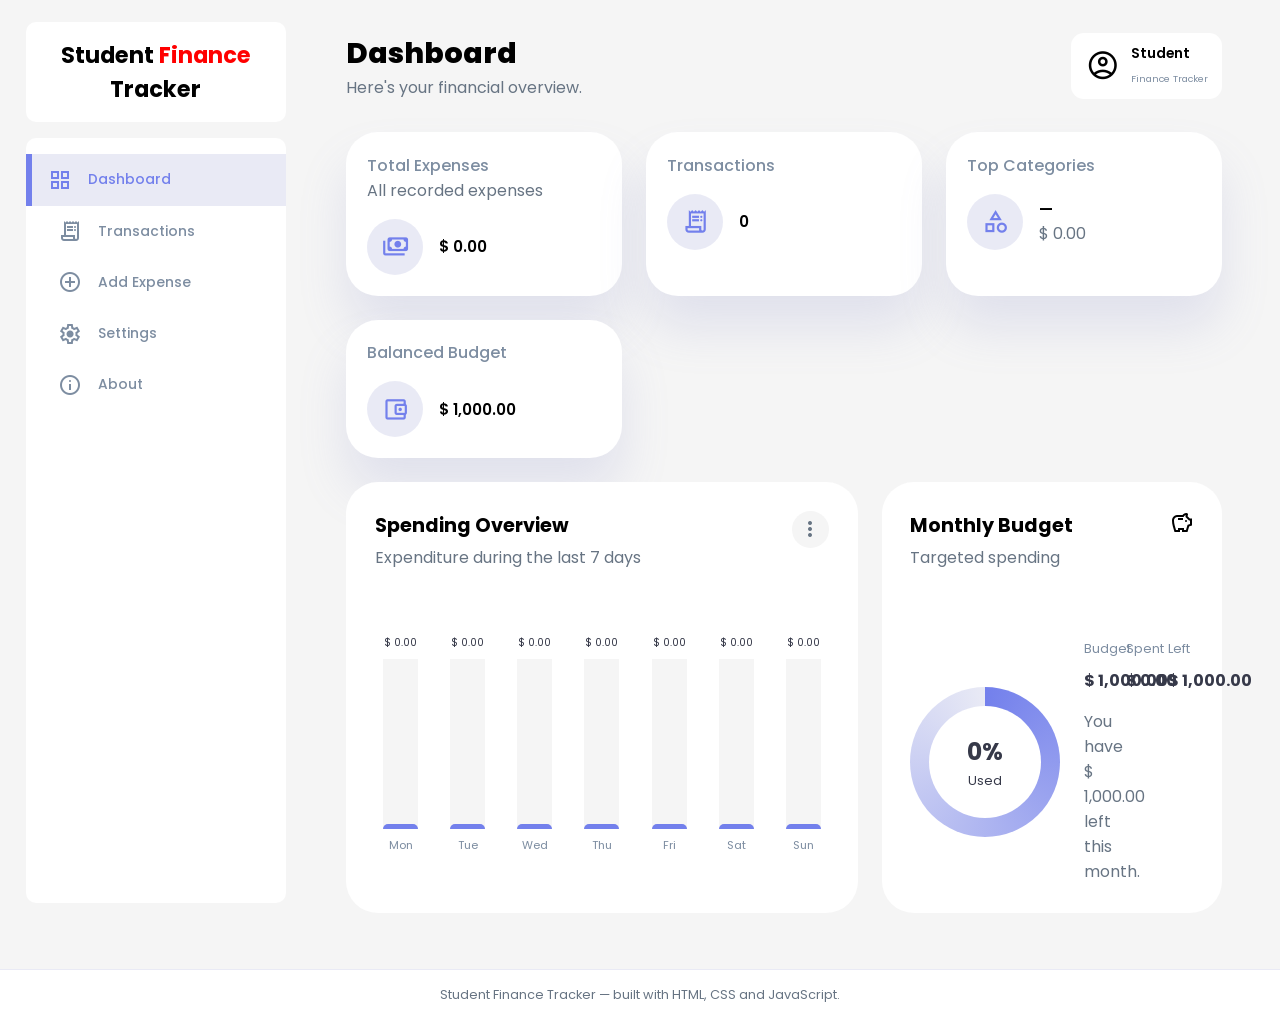
==== commit df022c5b: "Live URL update after deployment" ====
--- a/index.html
+++ b/index.html
@@ -116,7 +116,7 @@
                     
 
                 
-                    <!--Number of transactions-->
+                    <!--Number of transactions card-->
                     <div class="card">
                         <div class="card-header">
                             <h3>Transactions</h3>
@@ -136,7 +136,7 @@
                     </div>
 
 
-                    <!--Top Categories-->
+                    <!--Top Categories card-->
                     <div class="card">
                         <div class="card-header">
                             <h3>Top Categories</h3>
@@ -157,7 +157,7 @@
                     </div>
 
 
-                    <!--Current Budget-->
+                    <!--Current Budget card-->
                     <div class="card">
                         <div class="card-header">
                             <h3>Balanced Budget</h3>
@@ -566,6 +566,7 @@
                             <span>Your data is stored locally on your browser</span>
                         </div>
                     </div>
+
                     <footer>
                         <p>Contact: <a href="https://github.com/dboyo-lgtm"> My Github page</a></p>
 
--- a/styles/styles.css
+++ b/styles/styles.css
@@ -22,6 +22,38 @@
     --box-shadow-1: 0 2rem 3rem var(--clr-light);  
  }
 
+.skip-link {
+    position: absolute;
+    top: 1rem;
+    left: 1rem;
+    z-index: 1000;
+    padding: 0.75rem 1rem;
+    color: var(--clr-dark);
+    background: var(--clr-white);
+    border-radius: var(--border-radius-1);
+    transform: translateY(calc(-100% - 1rem));
+}
+
+.skip-link:focus {
+    transform: translateY(0);
+    outline: 2px solid var(--clr-primary);
+    outline-offset: 2px;
+}
+
+.site-footer {
+    padding: 1rem;
+    text-align: center;
+    color: var(--clr-dark-variant);
+    font-size: 0.8rem;
+    border-top: 1px solid var(--clr-light);
+    background: var(--clr-white);
+}
+
+:focus-visible {
+    outline: 3px solid var(--clr-primary-variant);
+    outline-offset: 3px;
+}
+
 
 
 
@@ -126,9 +158,13 @@
 aside .top{
     background-color: var(--clr-white);
     display: flex;
+    text-align: center;
     justify-content: space-around;
     align-items: center;
-    margin-top: 1.4rem;}
+    margin-top: 1.4rem;
+    padding: 1rem;
+    border-radius: 10px;
+}
 
 aside .logo{
     display: flex;
@@ -148,6 +184,8 @@
     height: 85vh;
     position: relative;
     top: 1rem;
+    padding-top: 1rem;
+    border-radius: 10px;
 }
 
 aside h3{
@@ -221,17 +259,31 @@
     margin-bottom: 2rem;
 }
 
+.app-message:empty {
+    display: none;
+}
+
+.app-message:not(:empty) {
+    margin: -1rem 0 1.5rem;
+    color: var(--clr-danger);
+}
+
+main > section[hidden],
+main > section[style*="display: none"] {
+    display: none !important;
+}
+
 .profile {
     display: flex;
     align-items: center;
     gap: 0.7rem;
     background: var(--clr-white);
-    padding: 0.6rem 1rem;
+    padding: 0.6rem 0.9rem;
     border-radius: var(--border-radius-2)
 }
 
-.profile.span{
-    font-size: 2.2rem;
+.profile span{
+    font-size: 2.1rem;
 }
 
 .profile h3{
@@ -239,7 +291,8 @@
 }
 
 .profile small {
-    color: var(--clr-info-dark)
+    color: var(--clr-info-dark);
+    margin-top: 0;
 }
 
 /**** Dashboard ****/
@@ -248,29 +301,50 @@
 }
 
 /***** Summary cards styling *****/
-
 .summary-cards {
     display: grid;
     grid-template-columns: repeat(auto-fit, minmax(220px, 1fr));
     gap: 1.5rem;
     margin-bottom: 1.5rem;
 }
+
+
 
 .card {
     background-color: var(--clr-white);
     padding: 1.3rem;
     border-radius: var(--card-border-radius);
     box-shadow: var(--box-shadow-1, none);
-    display: flex;
-    justify-content: space-between;
-    align-items: center;
+
+    display: flex;
+    flex-direction: column;
+    align-items: flex-start;
     gap: 1rem;
+    
     transition: 0.4s ease;
 }
 
 .card:hover {
     box-shadow: var(--box-shadow-1);
     transform: translateY(-1px)
+}
+
+.card-header {
+    width: 100%;
+}
+
+.card-header h3 {
+    color: var(--clr-info-dark);
+    font-weight: 500;
+    margin: 0;
+    font-size: 1rem;
+}
+
+.card-content {
+    display: flex;
+    align-items: center;
+    gap: 1rem;
+    width: 100%;
 }
 
 .card-icon {
@@ -278,12 +352,13 @@
     height: 3.5rem;
     border-radius: 50%;
     background: var(--clr-light);
+
     display: flex;
     justify-content: center;
     align-items: center;
+
     color: var(--clr-primary);
     flex-shrink: 0;
-    
 }
 
 .card-icon span {
@@ -294,15 +369,10 @@
     min-width: 0;
 }
 
-.card-info h3 {
-    color: var(--clr-info-dark);
-    font-weight: 500;
-    margin-bottom: 0.4rem;
-}
-
 .card-info h2 {
-    font-size: 0.7rem;
+    font-size: 0.95rem;
     margin-top: 0.25;
+    font-weight: 600;
 }
 
 /**** The dashboard grid ****/
@@ -412,10 +482,11 @@
 /**** Styling of the Target Budget ******/
 
 .budget-content {
-    display:flex;
-    flex-direction: row;
+    display: grid;
+    grid-template-columns: minmax(120px, 150px) minmax(0, 1fr);
     align-items: center;
     gap: 1.5rem;
+    margin-top: 4.4rem;
 }
 
 /*** Circular progress of the target budgett**/
@@ -423,15 +494,15 @@
     width: 150px;
     height: 150px;
     border-radius: 50%;
-    background:
-        conic-gradient(var(--clr-primary)82%, var(--clr-light));
+    background: conic-gradient(
+            var(--clr-primary) var(--percent, 82%),
+            var(--clr-light)
+        );
     display: flex;
     justify-content: center;
     align-items: center;
     position: relative;
-    overflow: hidden;
     flex-shrink: 0;
-    margin: 0.5rem 0 1.5rem;
 }
 
 .budget-circle::before {
@@ -448,6 +519,7 @@
     display: flex;
     flex-direction: column;
     align-items: center;
+    gap: 0.2rem;
 }
 
 .budget-circle strong {
@@ -457,35 +529,320 @@
 
 .budget-circle span {
     color: var(--clr-dark);
+    font-size: 0.8rem;
+}
+
+.budget-details {
+    display: grid;
+    grid-template-columns: repeat(3, minmax(0, 1fr));
+    gap: 1rem;
+    min-width: 0;
+}
+
+.budget-item {
+    display: flex;
+    flex-direction: column;
+    gap: 0.6rem;
+    min-width: 0;
+}
+
+.budget-item span {
+    color: var(--clr-info-dark);
+    font-size: 0.8rem;
+}
+
+.budget-item strong {
+    font-size: 1rem;
+    color: var(--clr-dark);
+    white-space: nowrap;
+}
+
+
+/*** Styling the Transaction section****/
+#transaction {
+    width: 100%;
+    min-width: 0;
+}
+
+.transaction-header {
+    display: flex;
+    justify-content: space-between;
+    align-items: center;
+    gap: 1rem;
+    margin-bottom: 1.75rem;
+}
+
+.transaction-toolbar{
+    display: flex;
+    align-items: center;
+    gap: 0.6rem;
+    flex: 1;
+    min-width: 220px;
+    max-width: 450px;
+    padding: 0.75rem 1rem;
+    background: white;
+    border: 1px;
+    border-radius: 0.75rem;
+}
+
+.primary-button:hover {
+    opacity: 0.9;
+}
+
+.filter{
+    display: grid;
+    padding: 1rem;
+    grid-template-columns: 1fr 180px 180px;
+    gap: 1rem;
+    margin-bottom: 1.5rem;
+    background: var(--clr-info-light);
+    border-radius: var(--card-border-radius)
+    
+}
+
+.search-box {
+    display: flex;
+    align-items: center;
+    gap: .5rem;
+    padding: 0 .8rem;
+    background: var(--clr-info-light);
+    border-radius: 1px;
+}
+
+.search-box span {
+    color: var(--clr-dark-variant);
+}
+
+.search-box input,
+.filters select {
+    width: 100%;
+    height: 2.7rem;
+    border: 0;
+    outline: 0;
+    background: transparent;
+    font-size: .7rem;
+
+}
+
+.filters select{
+    background: var(--clr-dark);
+    padding: 0 .7rem
+}
+
+.table-container {
+    overflow-x: auto;
+}
+
+table {
+    width: 100%;
+    min-width: 650px;
+    border-collapse: collapse;
+}
+
+th,
+tb {
+    padding: .9rem .7rem;
+    text-align: left;
+    border-bottom: 1px solid var(--clr-info-light);
     font-size: 0.7rem;
 }
 
-.budget-details {
-    display: flex;
-    justify-content: space-between;
-    padding-bottom: 0.7rem;
-    border-bottom: 1px solid var(--clr-info-light);
-}
-
-.budget-details span {
+th {
     color: var(--clr-info-dark);
-    font-size: 0.75rem;
-
-}
-
-.budget-details strong {
-    font-size: 0.8rem;
-}
-
-.budget-status {
+
+}
+
+.action-button:hover {
+    color: var(--clr-primary);
+}
+
+
+/** Styling the form **/
+
+.form-panel {
+    background: var(--clr-white);
+    padding: 2rem;
+    border-radius: var(--radius-sm);
+}
+
+.form-grid {
+    display: grid;
+    grid-template-columns: repeat(2, 1fr);
+    gap: 1.3rem;
+}
+
+.form-group {
+    display: flex;
+    flex-direction: column;
+    gap: 0.4rem;
+}
+
+.form-group input,
+.settings-card select,
+.settings-card input {
+    height: 2.8rem;
+    padding: 0 .8rem;
+    border: 1px solid #ddd;
+    border-radius: var(--radius-sm);
+    outline: none;
+    font-size: .7rem;
+}
+
+.form-group input:focus,
+.settings-card input:focus,
+.settings-card select:focus {
+    border-color: var(--clr-primary);
+}
+
+.amount-input {
+    display: flex;
+    height: 2.8rem;
+    border: 1px solid #ddd;
+    border-radius: var(--radius-sm);
+    overflow: hidden;
+}
+
+.amount-input span{
+    display: grid;
+    place-items: center;
+    padding: 0 .7rem;
+    background: var(--clr-danger);
+    font-size: .7rem;
+}
+
+.amount-input input{
+    border: 0;
+    width: 100%;
+}
+
+.error-message {
+    color: var(--clr-danger);
+    font-size: .6rem;
+    
+}
+
+.forms-actions {
+    display: flex;
+    justify-content: flex-end;
+    gap: .7rem;
+    margin-top: i.5rem;
+    padding-top: 1.2rem;
+    border-top: 1px solid var(--clr-info-light);
+}
+
+
+/*** Styling for setting ***/
+
+.settings-grid {
+    display: grid;
+    grid-template-columns: repeat(auto, minmax(300px, 1fr));
+    gap: 1.5rem;
+    margin-top: 1.5rem;
+}
+
+.settings-card {
+    background-color: var(--clr-white, #ffffff);
+    padding: 1.5rem;
+    border-radius: 1rem;
+    box-shadow: 0 4px 12px rgba(0, 0, 0, 0.05);
+    flex-direction: column;
+    display: flex;
+    grid-template-columns: auto 1frs;
+    gap: 1.rem;
+    transition: transform 0.2s ease,box-shadow 0.2s ease;
+
+}
+
+.setting-icon {
+    width: 3rem;
+    height: 3rem;
+    display: flex;
+    place-items: center;
+    justify-content: center;
+    border-radius: 50%;
     background: var(--clr-light);
-    color: var(--clr-primary-variant);
-    padding: 0.8rem;
-    border-radius: var(--border-radius-1);
-    width: 100%;
-    margin-top: 1rem;
-    font-size: 0.7rem;
-}
-
-
-
+    color: var(--clr-primary);
+    font: size 1.2rem;
+    flex-shrink: 0;
+}
+
+.settings-card-info h2 {
+    font-size: 1rem;
+    font-weight: 600;
+    margin-bottom: 0.2rem;
+    color: var(--clr-dark)
+}
+
+.settings-card-info p {
+    font-size: 0.85rem;
+    color:var(--clr-muted, #64748b)
+}
+
+.settings-card select select,
+.settings-card input [type="text"]
+.settings-card input [type="number"] {
+    width: 100%;
+    padding: 0.75rem 1rem;
+    border-radius: 0.5rem;
+    border: 1px solid var(--clr-border,#e2e8f0);
+    background: var(--clr-info-light);
+    font-size: 0.9rem;
+    outline:none;
+    transition: border-color 0.2s ease;
+}
+.settings-actions {
+    display: flex;
+    gap: 0.75rem;
+}
+
+.settings-btn{
+    display: inline-flex;
+    align-items: center;
+    gap: 0.rem;
+    padding:0.6rem 1.2rem;
+    border: radius 0.5rem;
+    font-size:0.875rem;
+    font-weight: 500;
+    cursor:pointer;
+    border: 1px solid var(--clr-border, #e2e8f0);
+    background: var(--clr-white);
+    color: var(--clr-dark);
+    transition: all 0.2s ease;;
+
+}
+
+.settings-btn:hover {
+    background: var(--clr-white);
+    border-color: var(--clr-muted);
+}
+
+
+/*** Styling of the About sectionn****/
+
+.about-panel {
+    max-width: 800px;
+    margin: auto;
+    padding: 2.5rem;
+    text-align: center;
+    background: var(--clr-white);
+    border-radius: var(--radius);
+}
+
+.about-icon {
+    display: grid;
+    place-items: center;
+    width: 4rem;
+    height: 4rem;
+    margin: auto auto 1rem;
+    border-radius: 50%;
+    background: var(--clr-light);
+    color: var(--clr-primary);
+    font-size: 2rem;
+}
+
+.about-panel > p{
+    max-width: 600px;
+    margin: 7rem auto 2rem;
+    font-size: .75rem;
+    line-height: 1.7;
+}
